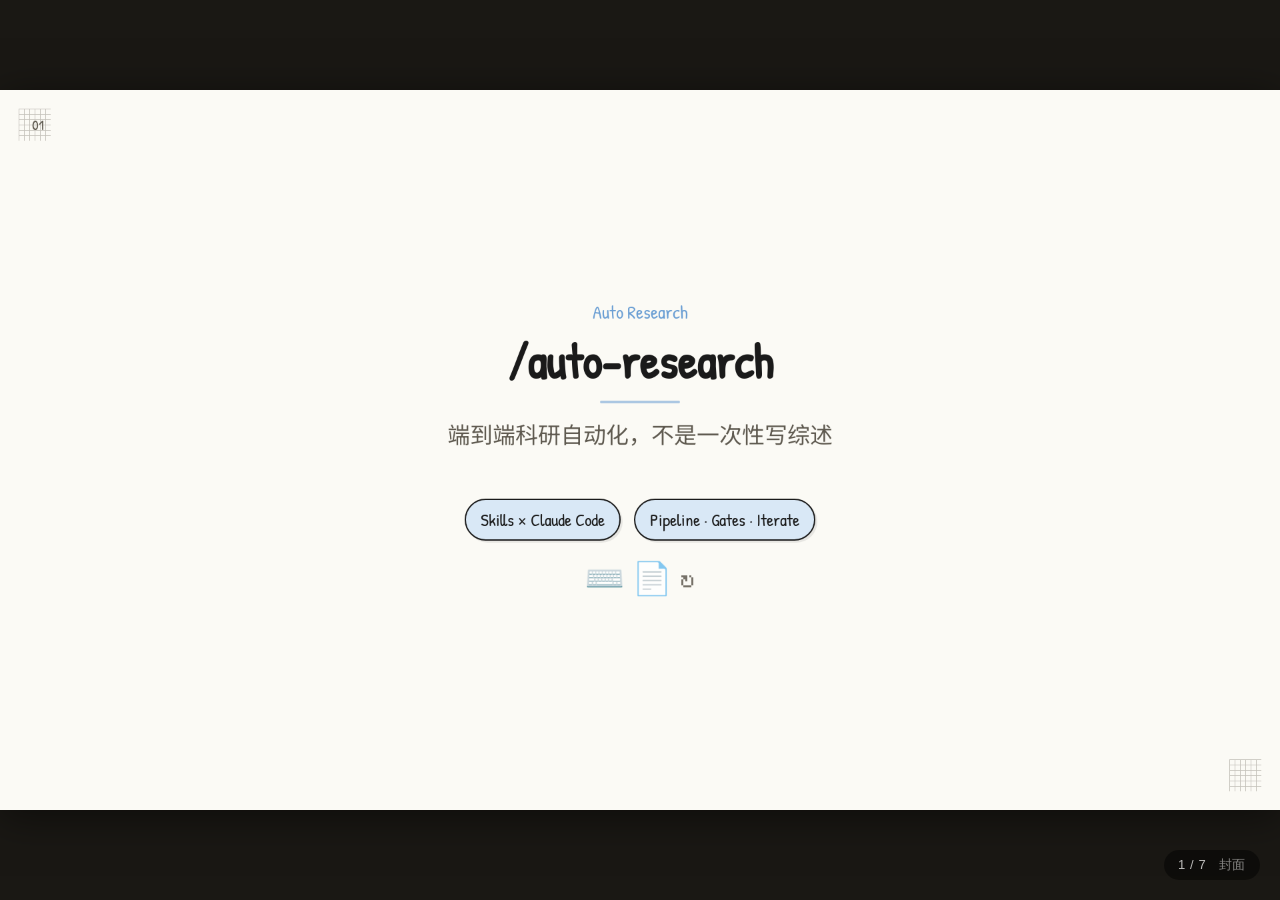
==== deck/index.html @ 323e33b6 "Add hand-drawn HTML deck for auto-research talk. Seven-slide viewer with keyboard nav, Irish folk au" ====
<!DOCTYPE html>
<html lang="zh-CN">
<head>
<meta charset="UTF-8">
<title>/auto-research · Deck</title>
<script>
  window.DECK_MANIFEST = [
    { file: "slides/01-cover.html", label: "封面" },
    { file: "slides/02-pain.html", label: "痛点" },
    { file: "slides/03-pipeline.html", label: "端到端管线 ★" },
    { file: "slides/04-ideas.html", label: "核心思想" },
    { file: "slides/05-example.html", label: "Work Model ★" },
    { file: "slides/06-boundary.html", label: "边界" },
    { file: "slides/07-closing.html", label: "收束 + 音乐" },
  ];
  window.DECK_WIDTH = 1920;
  window.DECK_HEIGHT = 1080;
</script>
<style>
  * { box-sizing: border-box; margin: 0; padding: 0; }
  html, body {
    height: 100%;
    background: #1a1814;
    overflow: hidden;
    font-family: -apple-system, "PingFang SC", sans-serif;
  }
  #stage {
    position: fixed;
    top: 50%; left: 50%;
    transform-origin: top left;
    will-change: transform;
    background: #fbfaf5;
    box-shadow: 0 10px 60px rgba(0,0,0,0.5);
  }
  iframe {
    width: 100%;
    height: 100%;
    border: 0;
    display: block;
    background: #fbfaf5;
  }
  .counter {
    position: fixed;
    bottom: 20px;
    right: 20px;
    background: rgba(0,0,0,0.65);
    color: #fff;
    padding: 6px 14px;
    border-radius: 999px;
    font-size: 13px;
    letter-spacing: 0.05em;
    font-variant-numeric: tabular-nums;
    z-index: 100;
    user-select: none;
    opacity: 0.7;
    transition: opacity 0.2s;
  }
  .counter:hover { opacity: 1; }
  .counter .label { color: rgba(255,255,255,0.7); margin-left: 8px; }
  .nav-zone {
    position: fixed;
    top: 0; bottom: 0;
    width: 15%;
    cursor: pointer;
    z-index: 50;
  }
  .nav-zone.left  { left: 0; }
  .nav-zone.right { right: 0; }
  .nav-hint {
    position: absolute;
    top: 50%; transform: translateY(-50%);
    width: 44px; height: 44px;
    border-radius: 999px;
    background: rgba(255,255,255,0.08);
    color: rgba(255,255,255,0.6);
    display: flex;
    align-items: center;
    justify-content: center;
    font-size: 22px;
    opacity: 0;
    transition: opacity 0.2s;
  }
  .nav-zone.left  .nav-hint { left: 20px; }
  .nav-zone.right .nav-hint { right: 20px; }
  .nav-zone:hover .nav-hint { opacity: 1; }
  @media print {
    @page { size: 1920px 1080px; margin: 0; }
    html, body { background: #fff; overflow: visible; height: auto; }
    #stage { position: static; transform: none !important; box-shadow: none; }
    .counter, .nav-zone { display: none !important; }
    .print-stack { display: block; }
    .print-stack iframe {
      width: 1920px;
      height: 1080px;
      page-break-after: always;
      display: block;
    }
  }
</style>
</head>
<body>

<div id="stage">
  <iframe id="frame" src="about:blank" title="slide"></iframe>
</div>

<div class="nav-zone left"  id="navL"><div class="nav-hint">‹</div></div>
<div class="nav-zone right" id="navR"><div class="nav-hint">›</div></div>
<div class="counter" id="counter">1 / 1</div>

<div class="print-stack" id="printStack" style="display:none;"></div>

<script>
(function () {
  const W = window.DECK_WIDTH || 1920;
  const H = window.DECK_HEIGHT || 1080;
  const deck = window.DECK_MANIFEST || [];
  const stage = document.getElementById('stage');
  const frame = document.getElementById('frame');
  const counter = document.getElementById('counter');
  const printStack = document.getElementById('printStack');
  const storageKey = 'deck-index-' + location.pathname;
  let current = 0;

  stage.style.width  = W + 'px';
  stage.style.height = H + 'px';

  function fit() {
    const s = Math.min(window.innerWidth / W, window.innerHeight / H);
    const x = (window.innerWidth  - W * s) / 2;
    const y = (window.innerHeight - H * s) / 2;
    stage.style.transform = `translate(${x}px, ${y}px) scale(${s})`;
    stage.style.top = '0';
    stage.style.left = '0';
  }

  function show(idx) {
    if (idx < 0 || idx >= deck.length) return;
    current = idx;
    frame.src = deck[idx].file;
    counter.innerHTML = `${idx + 1} / ${deck.length} <span class="label">${deck[idx].label || ''}</span>`;
    try { localStorage.setItem(storageKey, String(idx)); } catch (_) {}
    if (location.hash !== '#' + (idx + 1)) {
      history.replaceState(null, '', '#' + (idx + 1));
    }
  }

  function next() { show(Math.min(current + 1, deck.length - 1)); }
  function prev() { show(Math.max(current - 1, 0)); }

  document.addEventListener('keydown', (e) => {
    if (e.target.tagName === 'INPUT' || e.target.tagName === 'TEXTAREA') return;
    switch (e.key) {
      case 'ArrowRight': case ' ': case 'PageDown': case 'ArrowDown': e.preventDefault(); next(); break;
      case 'ArrowLeft':  case 'PageUp': case 'ArrowUp':              e.preventDefault(); prev(); break;
      case 'Home':                                    e.preventDefault(); show(0); break;
      case 'End':                                     e.preventDefault(); show(deck.length - 1); break;
      case 'p': case 'P':                             window.print(); break;
      default:
        if (e.key >= '1' && e.key <= '9') {
          const i = parseInt(e.key, 10) - 1;
          if (i < deck.length) { e.preventDefault(); show(i); }
        }
    }
  });

  window.addEventListener('message', (e) => {
    if (e.data === 'deck-next') next();
    else if (e.data === 'deck-prev') prev();
  });

  document.getElementById('navL').addEventListener('click', prev);
  document.getElementById('navR').addEventListener('click', next);
  window.addEventListener('resize', fit);
  window.addEventListener('hashchange', () => {
    const m = location.hash.match(/^#(\d+)$/);
    if (m) show(parseInt(m[1], 10) - 1);
  });

  const hashMatch = location.hash.match(/^#(\d+)$/);
  if (hashMatch) current = Math.min(parseInt(hashMatch[1], 10) - 1, deck.length - 1);
  else try {
    const v = parseInt(localStorage.getItem(storageKey), 10);
    if (!isNaN(v) && v >= 0 && v < deck.length) current = v;
  } catch (_) {}
  fit();
  show(current);

  window.addEventListener('beforeprint', () => {
    printStack.innerHTML = '';
    deck.forEach(item => {
      const f = document.createElement('iframe');
      f.src = item.file;
      f.title = item.label || 'slide';
      printStack.appendChild(f);
    });
    printStack.style.display = 'block';
    document.getElementById('stage').style.display = 'none';
  });
  window.addEventListener('afterprint', () => {
    printStack.innerHTML = '';
    printStack.style.display = 'none';
    document.getElementById('stage').style.display = '';
  });
})();
</script>

</body>
</html>
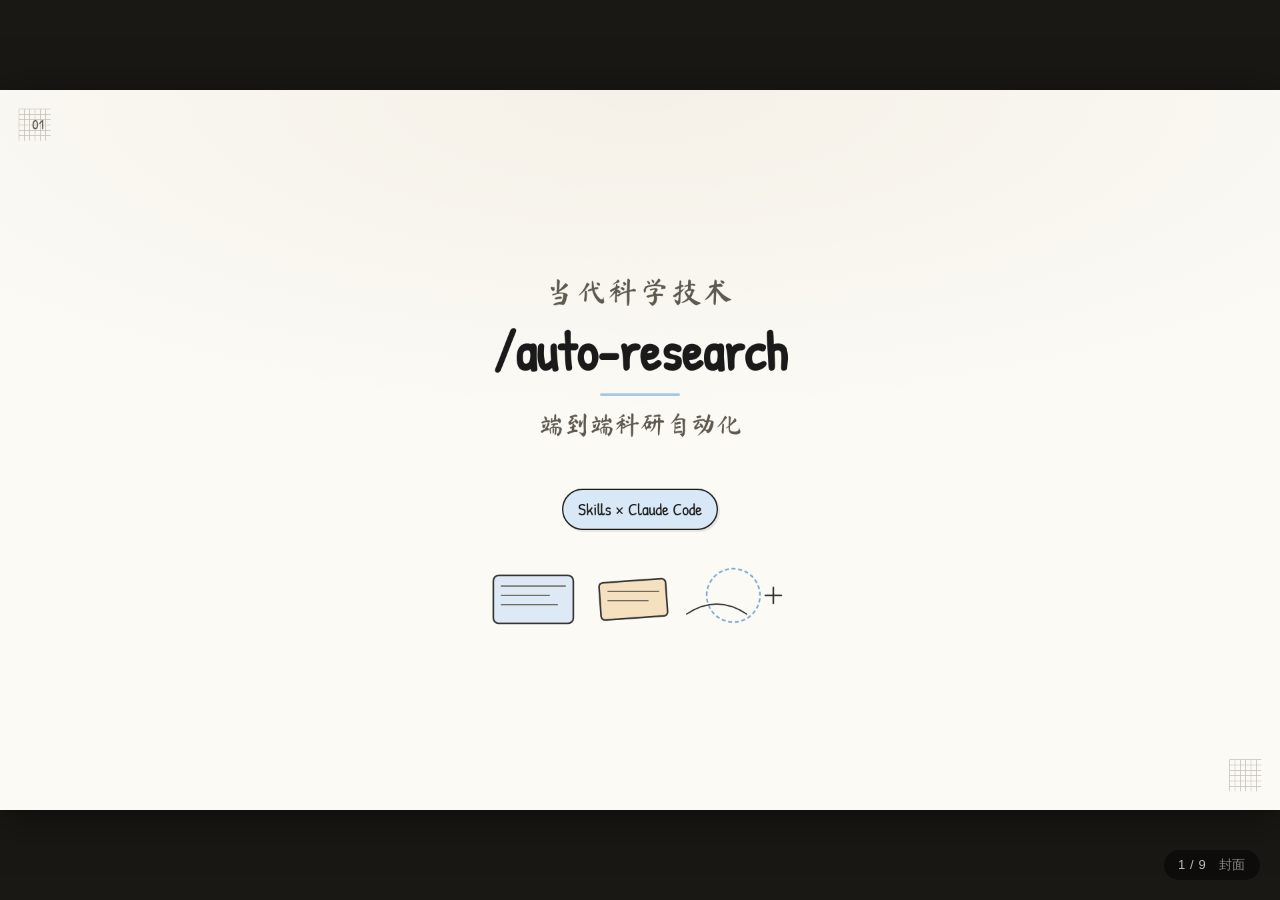
==== commit 4831bec1: "aa" ====
--- a/deck/index.html
+++ b/deck/index.html
@@ -2,14 +2,20 @@
 <html lang="zh-CN">
 <head>
 <meta charset="UTF-8">
+<meta http-equiv="Cache-Control" content="no-cache, no-store, must-revalidate">
+<meta http-equiv="Pragma" content="no-cache">
+<meta http-equiv="Expires" content="0">
 <title>/auto-research · Deck</title>
 <script>
+  window.DECK_BUILD = "9slides-20260609";
   window.DECK_MANIFEST = [
     { file: "slides/01-cover.html", label: "封面" },
+    { file: "slides/02-insert.html", label: "全流程图" },
     { file: "slides/02-pain.html", label: "痛点" },
     { file: "slides/03-pipeline.html", label: "端到端管线 ★" },
     { file: "slides/04-ideas.html", label: "核心思想" },
-    { file: "slides/05-example.html", label: "Work Model ★" },
+    { file: "slides/05-demo-intro.html", label: "Live Demo" },
+    { file: "slides/05-example.html", label: "世界模型 ★" },
     { file: "slides/06-boundary.html", label: "边界" },
     { file: "slides/07-closing.html", label: "收束 + 音乐" },
   ];
@@ -137,7 +143,8 @@
   function show(idx) {
     if (idx < 0 || idx >= deck.length) return;
     current = idx;
-    frame.src = deck[idx].file;
+    const ver = window.DECK_BUILD || "1";
+    frame.src = `${deck[idx].file}?v=${encodeURIComponent(ver)}`;
     counter.innerHTML = `${idx + 1} / ${deck.length} <span class="label">${deck[idx].label || ''}</span>`;
     try { localStorage.setItem(storageKey, String(idx)); } catch (_) {}
     if (location.hash !== '#' + (idx + 1)) {
